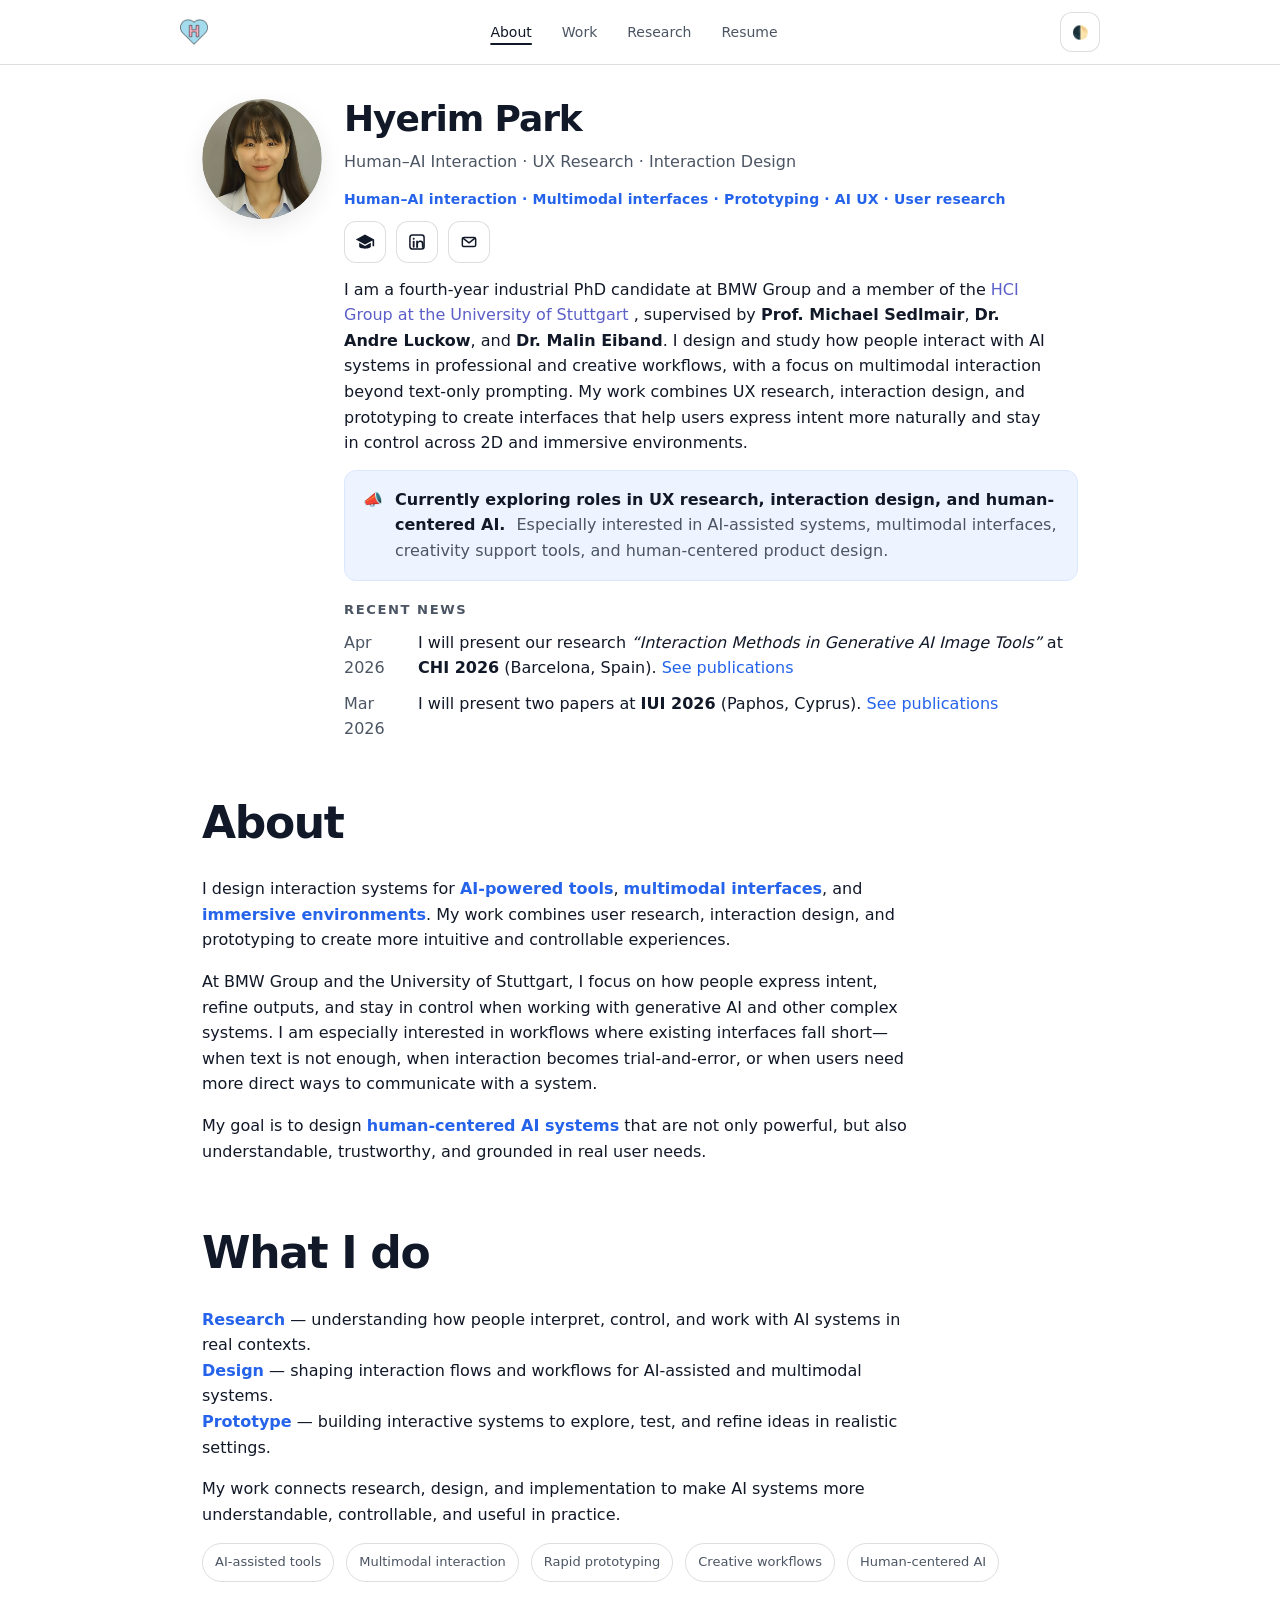
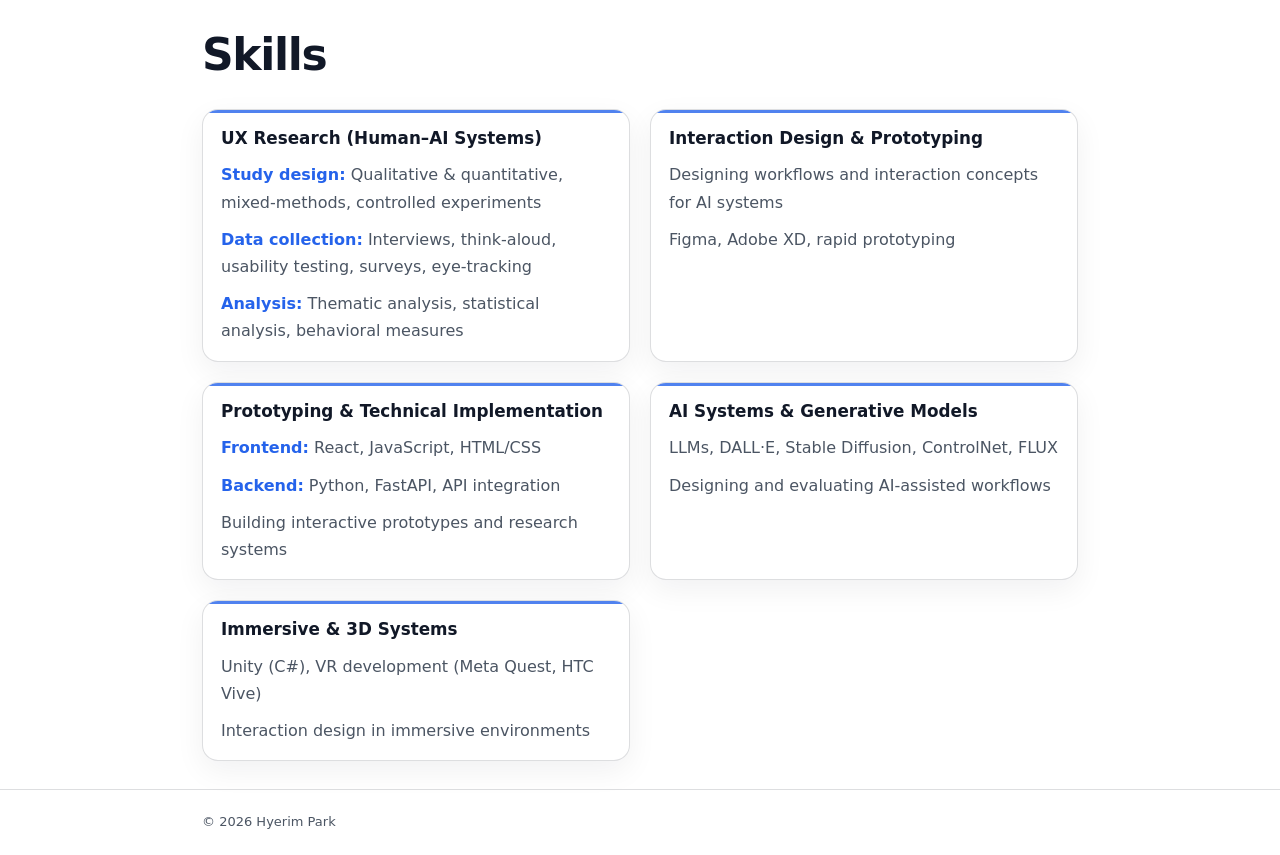
==== index.html @ dbdbc0b2 "Update texts, add image sources" ====
<!doctype html>
<html lang="en">

<head>
  <meta charset="utf-8" />
  <meta name="viewport" content="width=device-width, initial-scale=1" />
  <title>Hyerim Park | UX Researcher & Interaction Designer for AI Systems</title>
  <meta name="description"
    content="Hyerim Park is a UX researcher and interaction designer for AI systems, specializing in multimodal interaction, prototyping, and human–AI workflows." />
  <meta property="og:title" content="Hyerim Park | UX Researcher & Interaction Designer for AI Systems" />
  <meta property="og:description"
    content="Human-centered AI experiences through UX research, interaction design, and prototyping." />
  <meta property="og:type" content="website" />
  <meta property="og:url" content="https://hyerim-park.com/" />
  <link rel="icon" href="assets/home.png" type="image/png" />
  <script>
    (function () {
      try {
        const saved = localStorage.getItem('theme');
        if (saved === 'dark' || saved === 'light') {
          document.documentElement.setAttribute('data-theme', saved);
        }
      } catch (e) { }
    })();
  </script>
  <link rel="stylesheet" href="homepage.css" />
</head>

<body>
  <a class="skip-link" href="#main">Skip to content</a>

  <header class="site-header">
    <div class="container header-inner">
      <a class="brand" href="#top" aria-label="Home">
        <img class="brand-mark" src="assets/home.png" alt="" aria-hidden="true" />
      </a>

      <nav class="nav" aria-label="Primary navigation">
        <a href="index.html#about" aria-current="page">About</a>
        <!-- <a href="work.html">Work</a> -->
        <a href="work.html">Work</a>
        <a href="publications.html">Research</a>
        <a href="assets/pdf/cv.pdf" target="_blank" rel="noreferrer">Resume</a>
      </nav>

      <button id="themeToggle" class="icon-btn" type="button" aria-label="Toggle theme"><span
          aria-hidden="true">🌓</span></button>
    </div>
  </header>

  <main id="main">
    <section id="top" class="hero hero-simple">
      <div class="container hero-simple-inner">
        <figure class="avatar avatar-inline" aria-label="Profile photo">
          <img class="avatar-img" src="assets/profile.png" alt="Hyerim Park portrait" />
        </figure>

        <div class="hero-simple-copy hero-home-copy">
          <h1 class="title title-tight">Hyerim Park</h1>
          <p class="subtitle hero-subtitle-compact">
            Human–AI Interaction · UX Research · Interaction Design
            <!-- Designing human-centered AI experiences through research, interaction design, and prototyping. Focus on multimodal interaction, creative workflows, and immersive systems -->
          </p>
          <p class="hero-signal">Human–AI interaction · Multimodal interfaces · Prototyping · AI UX · User research</p>
          <div class="icon-row" aria-label="Primary links">
            <a class="icon-link icon-link-circle"
              href="https://scholar.google.com/citations?user=n5RobrsAAAAJ&amp;hl=en" target="_blank" rel="noreferrer"
              aria-label="Google Scholar">
              <svg class="icon" viewBox="0 0 24 24" aria-hidden="true">
                <path fill="currentColor" d="M12 3 1 9l11 6 9-4.91V17h2V9L12 3z" />
                <path fill="currentColor" d="M5 13v4.5C5 18.88 8.13 20 12 20s7-1.12 7-2.5V13l-7 3.82L5 13z" />
              </svg>
            </a>
            <a class="icon-link icon-link-circle" href="https://linkedin.com/in/hpark-hci" target="_blank"
              rel="noreferrer" aria-label="LinkedIn">
              <svg class="icon" viewBox="0 0 24 24" aria-hidden="true">
                <rect x="3.5" y="3.5" width="17" height="17" rx="3" fill="none" stroke="currentColor"
                  stroke-width="1.8" />
                <circle cx="8" cy="8" r="1.2" fill="currentColor" />
                <rect x="6.9" y="10.4" width="2.2" height="8.4" rx="1.1" fill="currentColor" />
                <path fill="currentColor"
                  d="M11 10.4h2.2v1.2c.6-.9 1.6-1.5 3-1.5 2.6 0 3.8 1.7 3.8 4.4v4.3h-2.2v-4c0-1.7-.7-2.7-2.1-2.7-1.4 0-2.4 1-2.4 2.8v3.9H11v-8.4z" />
              </svg>
            </a>
            <button class="icon-link icon-link-circle" type="button" data-copy="h.park.de@gmail.com"
              aria-label="Copy email">
              <svg class="icon" viewBox="0 0 24 24" aria-hidden="true">
                <rect x="4" y="6.5" width="16" height="11" rx="2" fill="none" stroke="currentColor"
                  stroke-width="1.8" />
                <path d="M5.5 8l6.5 5 6.5-5" fill="none" stroke="currentColor" stroke-width="1.8" stroke-linecap="round"
                  stroke-linejoin="round" />
              </svg>
            </button>
          </div>


          <!-- <p class="lede">
            I am a fourth-year industrial PhD candidate at BMW Group and a member of the
            <a href="https://visvar.github.io/" target="_blank" rel="noreferrer" class="text-link">
              HCI Group at the University of Stuttgart
            </a>.
            (supervised by <strong>Prof. Michael Sedlmair</strong>, <strong>Dr. Andre Luckow</strong>, and <strong>Dr. Malin Eiband</strong>).
            My work focuses on designing interaction methods for generative AI in professional design
            practice. I develop intuitive AI systems that augment human creativity and professional capabilities. My
            research explores multimodal interaction techniques beyond text-only prompting, enabling designers to better
            express creative intent and improve efficiency, usability, and control across real-world 2D and immersive VR
            workflows.
          </p> -->

         <p class="lede">
            I am a fourth-year industrial PhD candidate at BMW Group and a member of the
            <a href="https://visvar.github.io/" target="_blank" rel="noreferrer" class="text-link">
              HCI Group at the University of Stuttgart
            </a>, supervised by <strong>Prof. Michael Sedlmair</strong>, <strong>Dr. Andre Luckow</strong>, and
            <strong>Dr. Malin Eiband</strong>.
            I design and study how people interact with AI systems in professional and creative workflows, with a focus on
            multimodal interaction beyond text-only prompting. My work combines UX research, interaction design, and prototyping
            to create interfaces that help users express intent more naturally and stay in control across 2D and immersive environments.
          </p>

          <div class="callout" role="note" aria-label="Job market status">
            <span aria-hidden="true">📣</span>
            <div>
              <strong>Currently exploring roles in UX research, interaction design, and human-centered AI.</strong>
              <span class="callout-muted">Especially interested in AI-assisted systems, multimodal interfaces,
                creativity support tools, and human-centered product design.</span>
            </div>
          </div>

          <div class="news" aria-label="Recent news">
            <h3 class="subhead">Recent News</h3>
            <ul class="news-list">
              <li>
                <span class="news-date">Apr 2026</span>
                <span class="news-text">
                  I will present our research <i>“Interaction Methods in Generative AI Image Tools”</i> at <strong>CHI
                    2026</strong> (Barcelona, Spain).
                  <a href="publications.html">See publications</a>
                </span>
              </li>

              <li>
                <span class="news-date">Mar 2026</span>
                <span class="news-text">
                  I will present two papers at <strong>IUI 2026</strong> (Paphos, Cyprus).
                  <a href="publications.html">See publications</a>
                </span>
              </li>
            </ul>
          </div>
        </div>
      </div>
    </section>



    <section id="about" class="section">
      <div class="container">
        <h2>About</h2>
        <div class="prose">
          <p>
            I design interaction systems for <span class="highlight">AI-powered tools</span>,
            <span class="highlight">multimodal interfaces</span>, and
            <span class="highlight">immersive environments</span>.
            My work combines user research, interaction design, and prototyping to create more intuitive and controllable experiences.
          </p>

          <p>
            At BMW Group and the University of Stuttgart, I focus on how people express intent, refine outputs, and stay in control when working with generative AI and other complex systems. I am especially interested in workflows where existing interfaces fall short—when text is not enough, when interaction becomes trial-and-error, or when users need more direct ways to communicate with a system.
          </p>

          <p>
            My goal is to design <span class="highlight">human-centered AI systems</span> that are not only powerful, but also understandable, trustworthy, and grounded in real user needs.
          </p>
        </div>
      </div>
    </section>

    <section id="what-i-do" class="section section-compact">
      <div class="container">
        <h2>What I do</h2>
        <div class="prose">
          <p>
            <span class="highlight">Research</span> — understanding how people interpret, control, and work with AI systems in real contexts.<br />
            <span class="highlight">Design</span> — shaping interaction flows and workflows for AI-assisted and multimodal systems.<br />
            <span class="highlight">Prototype</span> — building interactive systems to explore, test, and refine ideas in realistic settings.
          </p>

          <p>
            My work connects research, design, and implementation to make AI systems more understandable, controllable, and useful in practice.
          </p>
        </div>

        <div class="tag-row tag-row-large">
          <span class="tag">AI-assisted tools</span>
          <span class="tag">Multimodal interaction</span>
          <span class="tag">Rapid prototyping</span>
          <span class="tag">Creative workflows</span>
          <span class="tag">Human-centered AI</span>
        </div>
      </div>
    </section>

    <!-- <section id="what-i-do" class="section section-compact">
      <div class="container">
        <h2>What I do</h2>
        <div class="prose">
           <p>
            I design and study how people interact with AI systems—especially in creative, professional, and multimodal contexts.
          </p> -->
    <!-- <p>
            <span class="highlight">Research</span> — how users understand, control, and collaborate with AI systems.<br />
            <span class="highlight">Design</span> — intuitive workflows for AI-assisted and multimodal interfaces.<br />
            <span class="highlight">Prototype</span> — interactive systems to explore, test, and refine design concepts in realistic settings.
          </p>
        <p>
            I connect <strong>research → design → working systems</strong> to create interfaces that help users understand, control, and collaborate with AI.
        </p> -->


    <section id="skills" class="section section-compact">
      <div class="container">
        <h2>Skills</h2>
        <div class="skills-grid">

          <div class="skill-group">
            <h3>UX Research (Human–AI Systems)</h3>
            <p><strong>Study design:</strong> Qualitative & quantitative, mixed-methods, controlled experiments</p>
            <p><strong>Data collection:</strong> Interviews, think-aloud, usability testing, surveys, eye-tracking</p>
            <p><strong>Analysis:</strong> Thematic analysis, statistical analysis, behavioral measures</p>
          </div>

          <div class="skill-group">
            <h3>Interaction Design & Prototyping</h3>
            <p>Designing workflows and interaction concepts for AI systems</p>
            <p>Figma, Adobe XD, rapid prototyping</p>
          </div>

          <div class="skill-group">
            <h3>Prototyping & Technical Implementation</h3>
            <p><strong>Frontend:</strong> React, JavaScript, HTML/CSS</p>
            <p><strong>Backend:</strong> Python, FastAPI, API integration</p>
            <p>Building interactive prototypes and research systems</p>
          </div>

          <div class="skill-group">
            <h3>AI Systems & Generative Models</h3>
            <p>LLMs, DALL·E, Stable Diffusion, ControlNet, FLUX</p>
            <p>Designing and evaluating AI-assisted workflows</p>
          </div>

          <div class="skill-group">
            <h3>Immersive & 3D Systems</h3>
            <p>Unity (C#), VR development (Meta Quest, HTC Vive)</p>
            <p>Interaction design in immersive environments</p>
          </div>

        </div>

    </section>

    <!-- <section id="projects" class="section">
      <div class="container">
        <h2>Selected Work</h2>
        <p class="section-kicker">Case studies combining UX research, interaction design, and prototyping.</p>

        <div class="project-grid project-grid-home">
          <article class="project-card">
            <a class="project-thumb" href="project-multimodal-image-refinement.html" aria-label="Open case study: Multimodal Image Refinement">
              <img src="assets/projects/park2026enhancing.png" alt="Multimodal image refinement interface" loading="lazy" />
            </a>
            <h3 class="project-title">Multimodal Image Refinement</h3>
            <p class="project-desc">Designing and evaluating a multimodal interaction model for refining AI-generated images using text, sketches, and annotations. This project explores how users express intent and control AI outputs beyond text prompting.</p>
            <div class="project-links">
              <a class="chip chip-primary" href="project-multimodal-image-refinement.html">View Case Study</a>
              <a class="chip chip-demo" href="https://youtu.be/yJ7DICAsQHQ" target="_blank" rel="noreferrer">Demo</a>
            </div>
            <div class="tag-row">
              <span class="tag">Research + Design</span>
              <span class="tag">AI UX</span>
              <span class="tag">Multimodal interaction</span>
              <span class="tag">Prototype + evaluation</span>
            </div>
          </article>

          <article class="project-card">
            <a class="project-thumb" href="project-generative-vr-texturing.html" aria-label="Open case study: Generative VR Texturing Tool">
              <img src="assets/projects/park2025design.png" alt="Generative VR texturing tool" loading="lazy" />
            </a>
            <h3 class="project-title">Generative VR Texturing Tool</h3>
            <p class="project-desc">Designing an immersive AI workflow for generating and applying textures directly in VR environments. The project reduces context switching and supports real-time exploration of AI-generated outputs in 3D.</p>
            <div class="project-links">
              <a class="chip chip-primary" href="project-generative-vr-texturing.html">View Case Study</a>
              <a class="chip chip-demo" href="https://youtu.be/qtPi6zQnd5k" target="_blank" rel="noreferrer">Demo</a>
            </div>
            <div class="tag-row">
              <span class="tag">VR UX</span>
              <span class="tag">Interaction Design</span>
              <span class="tag">Prototyping</span>
              <span class="tag">Creative Workflow</span>
              <span class="tag">Generative AI</span>
            </div>
          </article>

          <article class="project-card">
            <a class="project-thumb" href="project-professional-designers-genai-tools.html" aria-label="Open case study: Professional Designers and GenAI Tools">
              <img src="assets/projects/park2024we.png" alt="Professional designers using generative AI image tools" loading="lazy" />
            </a>
            <h3 class="project-title">Professional Designers &amp; GenAI Tools</h3>
            <p class="project-desc">Studying how professional designers use AI image tools in practice and identifying design opportunities for more intuitive and controllable workflows. This project turns research findings into concrete design direction.</p>
            <div class="project-links">
              <a class="chip chip-primary" href="project-professional-designers-genai-tools.html">View Case Study</a>
            </div>
            <div class="tag-row">
              <span class="tag">UX Research</span>
              <span class="tag">Design insights</span>
              <span class="tag">AI workflows</span>
            </div>
          </article>

          <article class="project-card">
            <a class="project-thumb" href="project-seatmatevr.html" aria-label="Open case study: Awareness in VR">
              <img src="assets/projects/li2023seatmatevr.png" alt="VR awareness system interface" loading="lazy" />
            </a>
            <h3 class="project-title">Awareness in VR</h3>
            <p class="project-desc">Designing subtle awareness cues that help users notice nearby people in VR without breaking immersion. The project balances attention, interruption, and presence through controlled user studies.</p>
            <div class="project-links">
              <a class="chip chip-primary" href="project-seatmatevr.html">View Case Study</a>
            </div>
            <div class="tag-row">
              <span class="tag">Research + Design</span>
              <span class="tag">XR UX</span>
              <span class="tag">Notification Design</span>
              <span class="tag">User Study</span>
            </div>
          </article>
        </div>
      </div>
    </section> -->

    <!-- <section id="publications-preview" class="section">
      <div class="container">
        <h2>Selected Publications</h2>
        <p class="section-kicker">Research contributions that inform my design practice in human–AI interaction, multimodal interfaces, and evaluation of AI systems.</p>

        <ol class="pubs pubs-flat pubs-preview" aria-label="Selected publications">
          <li class="pub pub-row">
            <div class="pub-left">
              <div class="pub-title">Enhancing Generative AI Image Refinement with Scribbles and Annotations: A Comparative Study of Multimodal Prompts</div>
              <div class="pub-authors"><strong>Hyerim Park</strong>, Phuong Thao Tran, Andre Luckow, Ceenu George, Michael Sedlmair, Malin Eiband</div>
              <div class="pub-actions"><a class="chip" href="https://arxiv.org/pdf/2602.08830" target="_blank" rel="noreferrer">PDF</a></div>
            </div>
            <div class="pub-right"><div class="pub-venue">IUI 2026</div><div class="pub-note muted">Cyprus</div></div>
          </li>
          <li class="pub pub-row">
            <div class="pub-left">
              <div class="pub-title">Design and Evaluation of a Generative AI–Driven VR Texturing Tool: A Design Science Approach</div>
              <div class="pub-authors"><strong>Hyerim Park</strong>, Joscha Eirich, Andre Luckow, Michael Sedlmair</div>
              <div class="pub-actions"><a class="chip" href="https://aisel.aisnet.org/ecis2025/hci/hci/2/" target="_blank" rel="noreferrer">PDF</a></div>
            </div>
            <div class="pub-right"><div class="pub-venue">EICS 2025</div></div>
          </li>
          <li class="pub pub-row">
            <div class="pub-left">
              <div class="pub-title">“We Are Visual Thinkers, Not Verbal Thinkers!”: A Thematic Analysis of How Professional Designers Use Generative AI Image Generation Tools</div>
              <div class="pub-authors"><strong>Hyerim Park</strong>, Joscha Eirich, Andre Luckow, Michael Sedlmair</div>
              <div class="pub-actions"><a class="chip" href="https://dl.acm.org/doi/pdf/10.1145/3679318.3685370" target="_blank" rel="noreferrer">PDF</a></div>
            </div>
            <div class="pub-right"><div class="pub-venue">NordiCHI 2024</div></div>
          </li>
        </ol>

        <div class="section-actions">
          <a class="chip chip-primary" href="publications.html">View all publications</a>
        </div>
      </div>
    </section> -->
  </main>

  <footer class="site-footer">
    <div class="container footer-inner">
      <div class="muted small">© <span id="year"></span> Hyerim Park</div>
    </div>
  </footer>

  <script>
    (function () {
      const root = document.documentElement;
      const toggle = document.getElementById('themeToggle');
      if (toggle) {
        toggle.addEventListener('click', function () {
          const current = root.getAttribute('data-theme') === 'dark' ? 'dark' : 'light';
          const next = current === 'dark' ? 'light' : 'dark';
          root.setAttribute('data-theme', next);
          try { localStorage.setItem('theme', next); } catch (e) { }
        });
      }

      document.querySelectorAll('[data-copy]').forEach(function (btn) {
        btn.addEventListener('click', async function () {
          const value = btn.getAttribute('data-copy');
          if (!value) return;
          try {
            await navigator.clipboard.writeText(value);
            btn.classList.add('is-copied');
            setTimeout(function () { btn.classList.remove('is-copied'); }, 1400);
          } catch (e) { }
        });
      });

      const year = document.getElementById('year');
      if (year) year.textContent = new Date().getFullYear();
    })();
  </script>
</body>

</html>
---- homepage.css ----
/* Homepage styles */
:root {
  --bg: #ffffff;
  --bg-alt: #fafafa;
  --panel: #ffffff;
  --text: #111827;
  --muted: #4b5563;
  --border: rgba(17, 24, 39, 0.14);
  --shadow: 0 10px 30px rgba(17, 24, 39, 0.06);
  --radius: 12px;
  --accent: #111827;
  --accent-2: #2563eb;
  --max: 920px;
  --pad: 22px;
  --gap: 18px;
  --font: ui-sans-serif, system-ui, -apple-system, Segoe UI, Roboto, "Noto Sans KR",
    "Apple SD Gothic Neo", "Malgun Gothic", sans-serif;
  --mono: ui-monospace, SFMono-Regular, Menlo, Monaco, Consolas, "Liberation Mono",
    "Courier New", monospace;
}

:root[data-theme="dark"] {
  --bg: #0b0c0f;
  --bg-alt: #0f1218;
  --panel: #0f1218;
  --text: #eef2ff;
  --muted: #a9b4d0;
  --border: rgba(255, 255, 255, 0.12);
  --shadow: 0 10px 30px rgba(0, 0, 0, 0.35);
  --accent: #eef2ff;
  --accent-2: #7aa2ff;
}

:root[data-theme="dark"] .callout {
  background: #1a2233;
  border: 1px solid #2c3a57;
}

* {
  box-sizing: border-box;
}

html {
  scroll-behavior: smooth;
}

body {
  margin: 0;
  font-family: var(--font);
  line-height: 1.6;
  color: var(--text);
  background: var(--bg);
}

a {
  color: inherit;
}

code {
  font-family: var(--mono);
  background: rgba(122, 162, 255, 0.1);
  border: 1px solid var(--border);
  padding: 0.1em 0.35em;
  border-radius: 8px;
}

.container {
  width: 100%;
  max-width: var(--max);
  margin: 0 auto;
  padding: 0 var(--pad);
}

.skip-link {
  position: absolute;
  left: -999px;
  top: -999px;
  background: var(--panel);
  color: var(--text);
  border: 1px solid var(--border);
  padding: 10px 12px;
  border-radius: 10px;
  z-index: 9999;
}

.skip-link:focus {
  left: 12px;
  top: 12px;
}

.site-header {
  position: sticky;
  top: 0;
  z-index: 20;
  background: color-mix(in srgb, var(--bg) 92%, transparent);
  backdrop-filter: blur(10px);
  border-bottom: 1px solid var(--border);
}

.header-inner {
  display: flex;
  align-items: center;
  justify-content: space-between;
  gap: 16px;
  padding: 12px 0;
}

.brand {
  display: flex;
  align-items: center;
  gap: 10px;
  text-decoration: none;
  color: inherit;
  font-weight: 650;
  letter-spacing: -0.01em;
}

.brand-dot {
  display: none;
}

.brand-text {
  font-size: 15px;
}

.brand-mark {
  width: 28px;
  height: 28px;
  display: block;
}

.nav {
  display: none;
  gap: 14px;
  align-items: center;
}

.nav a {
  text-decoration: none;
  color: var(--muted);
  font-weight: 520;
  font-size: 14px;
  padding: 6px 8px;
  border-radius: 10px;
}

.nav a:hover,
.nav a[aria-current="page"] {
  color: var(--text);
  text-decoration: underline;
  text-underline-offset: 6px;
  text-decoration-thickness: 2px;
}

.icon-btn {
  border: 1px solid var(--border);
  background: var(--panel);
  color: var(--text);
  border-radius: 12px;
  width: 40px;
  height: 40px;
  display: inline-flex;
  align-items: center;
  justify-content: center;
  cursor: pointer;
}

.icon-btn:hover {
  border-color: color-mix(in srgb, var(--accent-2) 45%, var(--border));
}

h1,
h2 {
  letter-spacing: -0.03em;
}

h2 {
  margin: 0 0 18px;
  font-size: clamp(30px, 3.8vw, 44px);
}

.muted {
  color: var(--muted);
}

.small {
  font-size: 13px;
}

.highlight {
  font-weight: 600;
  color: #2563eb;
}

.hero-simple {
  padding: 34px 0 18px;
}

.hero-simple-inner {
  display: flex;
  align-items: flex-start;
  gap: 22px;
}

.title-tight {
  margin: 0;
  font-size: clamp(34px, 4.2vw, 46px);
  line-height: 1.1;
  letter-spacing: -0.03em;
}

.hero-simple .title {
  font-size: 36px;
  font-weight: 600;
}

.subtitle {
  margin: 10px 0 14px;
  color: var(--muted);
  max-width: 64ch;
}

.lede {
  margin: 14px 0 0;
  max-width: 70ch;
}

.hero-signal {
  margin: 0 0 10px;
  color: var(--accent-2);
  font-weight: 650;
  font-size: 14px;
  letter-spacing: 0.01em;
}

.icon-row {
  display: flex;
  gap: 10px;
  align-items: center;
  margin-top: 8px;
}

.icon-link {
  width: 42px;
  height: 42px;
  border: 1px solid var(--border);
  border-radius: 12px;
  background: var(--panel);
  display: inline-flex;
  align-items: center;
  justify-content: center;
  color: var(--text);
  text-decoration: none;
  cursor: pointer;
  position: relative;
  padding: 0;
}

.icon-link:hover {
  border-color: color-mix(in srgb, var(--accent-2) 45%, var(--border));
}

.icon {
  width: 20px;
  height: 20px;
  display: block;
}

.icon-link.is-copied::after {
  content: "Copied";
  position: absolute;
  top: -34px;
  left: 50%;
  transform: translateX(-50%);
  padding: 6px 9px;
  border-radius: 10px;
  border: 1px solid var(--border);
  background: var(--panel);
  color: var(--muted);
  font-size: 12px;
  box-shadow: var(--shadow);
  white-space: nowrap;
}

.avatar {
  width: 150px;
  aspect-ratio: 1 / 1;
  border-radius: 50%;
  overflow: hidden;
  box-shadow: 0 8px 24px rgba(0, 0, 0, 0.08);
}

.avatar img {
  width: 100%;
  height: 100%;
  object-fit: cover;
  display: block;
}

.avatar-inline {
  width: clamp(92px, 10vw, 120px);
  margin: 0;
  flex: 0 0 auto;
}

.avatar-inline .avatar-img,
.avatar-inline .avatar-placeholder {
  border-radius: 999px;
}

.avatar-inline figcaption {
  display: none;
}

.callout {
  margin-top: 14px;
  display: grid;
  grid-template-columns: auto 1fr;
  gap: 12px;
  align-items: start;
  padding: 16px 18px;
  border-radius: var(--radius);
  background: #eef4ff;
  border: 1px solid #dbe7ff;
}

.callout strong {
  color: var(--text);
}

.callout .callout-muted {
  color: var(--muted);
  margin-left: 6px;
}

.news {
  margin-top: 18px;
}

.subhead {
  margin: 0 0 10px;
  font-size: 0.82rem;
  letter-spacing: 0.12em;
  text-transform: uppercase;
  color: var(--muted);
}

.news-list {
  margin: 0;
  padding: 0;
  list-style: none;
  display: grid;
  gap: 10px;
}

.news-list li {
  display: grid;
  grid-template-columns: 64px 1fr;
  gap: 10px;
}

.news-date {
  color: var(--muted);
  font-variant-numeric: tabular-nums;
}

.news-text a {
  color: var(--accent-2);
  text-decoration: none;
}

.news-text a:hover {
  text-decoration: underline;
}

.section {
  padding: 28px 0;
}

.section-compact {
  padding-top: 10px;
}

.section.alt {
  background: rgba(255, 255, 255, 0.03);
  border-top: 1px solid var(--border);
  border-bottom: 1px solid var(--border);
}

.section-kicker {
  margin: 4px 0 0;
  color: var(--muted);
}

.section-actions {
  margin-top: 18px;
}

.section-heading-row {
  display: flex;
  align-items: end;
  justify-content: space-between;
  gap: 20px;
}

.prose {
  max-width: 70ch;
}

.grid-2,
.grid-3 {
  display: grid;
  grid-template-columns: 1fr;
  gap: 16px;
}

.panel {
  border: 1px solid var(--border);
  border-radius: var(--radius);
  padding: 16px;
  background: var(--panel);
  box-shadow: var(--shadow);
}

.panel-title {
  margin: 0 0 10px;
  font-size: 16px;
}

.bullets {
  margin: 10px 0 0;
  padding-left: 18px;
  color: var(--muted);
}

.bullets li {
  margin: 4px 0;
}

.text-link {
  color: #5b5fc7;
  text-decoration: none;
  border-bottom: 1px solid transparent;
}

.text-link:hover {
  border-bottom: 1px solid #5b5fc7;
}

.project-grid {
  display: grid;
  grid-template-columns: 1fr;
  gap: 28px;
  margin-top: 18px;
}

.project-card {
  display: flex;
  flex-direction: column;
  gap: 10px;
}

.project-thumb {
  border: 0;
  padding: 0;
  background: none;
  cursor: pointer;
  display: block;
  width: 100%;
  text-align: inherit;
  aspect-ratio: 16 / 9;
  border-radius: 14px;
  overflow: hidden;
  border: 1px solid var(--border);
  background: var(--bg-alt);
}

.project-thumb img {
  width: 100%;
  height: 100%;
  object-fit: cover;
  display: block;
  transition: transform 0.3s ease;
}

.project-thumb:hover img {
  transform: scale(1.03);
}

.project-title {
  margin: 10px 0 0;
  font-size: 20px;
  line-height: 1.25;
  letter-spacing: -0.01em;
}

.project-desc {
  margin: 0;
  color: var(--muted);
  font-size: 14px;
}

.project-links {
  margin-top: 8px;
  display: flex;
  gap: 10px;
  flex-wrap: wrap;
}

.chip {
  display: inline-flex;
  align-items: center;
  justify-content: center;
  gap: 6px;
  padding: 6px 12px;
  border-radius: 10px;
  font-size: 13px;
  font-weight: 650;
  text-decoration: none;
  border: 1px solid transparent;
  background: var(--panel);
  color: var(--text);
}

.chip:hover {
  transform: translateY(-1px);
  transition: 0.15s ease;
  border-color: color-mix(in srgb, var(--accent-2) 45%, var(--border));
}

.chip.chip-primary {
  background: #111827;
  color: #ffffff;
  border: 1px solid #111827;
  font-weight: 600;
}

.chip.chip-primary:hover {
  background: #000000;
  border-color: #000000;
}

.chip-blue {
  background: #e8f1ff;
  border: 1px solid #c7dbff;
  color: #1d4ed8;
}

.chip-demo {
  background: #ede9fe;
  border: 1px solid #c4b5fd;
  color: #5b21b6;
}

.chip-bib {
  background: #eef2ff;
  border: 1px solid #c7d2fe;
  color: #4338ca;
}

.tag-row {
  display: flex;
  gap: 10px;
  flex-wrap: wrap;
  margin-top: 6px;
}

.tag-row-large {
  gap: 12px;
}

.tag {
  border: 1px solid var(--border);
  padding: 6px 10px;
  border-radius: 999px;
  color: var(--muted);
  font-size: 12.5px;
  background: transparent;
  font-weight: 500;
}

.tag-row-large .tag {
  font-size: 13px;
  padding: 8px 12px;
}

.pub-filters {
  display: flex;
  gap: 14px;
  flex-wrap: wrap;
  align-items: center;
  margin: 10px 0 18px;
}

.filter-btn {
  border: none;
  background: transparent;
  padding: 10px 12px;
  border-radius: 10px;
  font: inherit;
  color: var(--muted);
  cursor: pointer;
}

.filter-btn:hover {
  color: var(--text);
}

.filter-btn.is-active {
  background: rgba(37, 99, 235, 0.12);
  color: var(--accent-2);
  font-weight: 700;
}

.pubs {
  margin: 0;
  padding-left: 0;
  list-style: none;
  display: grid;
}

.pub {
  padding: 0;
}

.pub-row {
  display: grid;
  grid-template-columns: 1fr auto;
  gap: 22px;
  padding: 18px 0;
  border-top: 1px solid var(--border);
}

.pub-row:first-child {
  border-top: none;
}

.pub-left {
  min-width: 0;
}

.pub-title {
  font-weight: 780;
  line-height: 1.25;
  letter-spacing: -0.01em;
  overflow-wrap: anywhere;
}

.pub-authors {
  margin-top: 6px;
  color: var(--muted);
}

.pub-actions {
  display: flex;
  gap: 10px;
  flex-wrap: wrap;
  margin-top: 10px;
}

.pub-right {
  text-align: right;
  white-space: nowrap;
}

.pub-venue {
  font-weight: 760;
}

.pub-note {
  margin-top: 4px;
  font-size: 0.92rem;
}

.pub-actions .chip {
  color: var(--accent-2);
  border: 1px solid color-mix(in srgb, var(--accent-2) 28%, var(--border));
  background: color-mix(in srgb, var(--accent-2) 10%, transparent);
}

.pub-actions .chip:hover {
  border-color: color-mix(in srgb, var(--accent-2) 45%, var(--border));
  background: color-mix(in srgb, var(--accent-2) 16%, transparent);
  text-decoration: none;
}

.pub-actions .chip.chip-blue {
  background: #e8f1ff;
  border: 1px solid #c7dbff;
  color: #1d4ed8;
}

.pub-actions .chip.chip-bib {
  background: #eef2ff;
  border: 1px solid #c7d2fe;
  color: #4338ca;
}

.pub-actions .chip.chip-demo {
  background: #ede9fe;
  border: 1px solid #c4b5fd;
  color: #5b21b6;
}

.pub-row[hidden],
#pubEmpty[hidden] {
  display: none !important;
}

.pubs-preview {
  margin-top: 18px;
}

.pubs-preview .pub-row:last-child {
  border-bottom: 1px solid var(--border);
}

.page-hero {
  padding-bottom: 8px;
}

.publications-hero {
  max-width: 760px;
}

.eyebrow-home {
  margin: 0 0 8px;
  color: var(--accent-2);
  font-size: 13px;
  font-weight: 700;
  letter-spacing: 0.08em;
  text-transform: uppercase;
}

.publications-intro {
  max-width: 62ch;
}

.skills-grid {
  display: grid;
  grid-template-columns: 1fr;
  gap: 18px;
  margin-top: 18px;
}

.skill-group {
  background: var(--panel);
  border: 1px solid var(--border);
  border-radius: 16px;
  padding: 18px 18px 16px;
  box-shadow: var(--shadow);
  position: relative;
  overflow: hidden;
}

.skill-group::before {
  content: "";
  position: absolute;
  top: 0;
  left: 0;
  width: 100%;
  height: 3px;
  background: var(--accent-2);
  opacity: 0.8;
}

.skill-group h3 {
  margin: 0 0 12px;
  font-size: 1.05rem;
  line-height: 1.3;
  color: var(--text);
}

.skill-group strong {
  color: var(--accent-2);
  font-weight: 600;
}

.skill-group p {
  margin: 0 0 10px;
  color: var(--muted);
  line-height: 1.7;
}

.skill-group p:last-child {
  margin-bottom: 0;
}

.site-footer {
  border-top: 1px solid var(--border);
  padding: 22px 0;
}

.footer-inner {
  display: flex;
  justify-content: space-between;
  gap: 12px;
  flex-wrap: wrap;
}

.lightbox[hidden] {
  display: none;
}

.lightbox {
  position: fixed;
  inset: 0;
  z-index: 9999;
}

.lightbox-backdrop {
  position: absolute;
  inset: 0;
  background: rgba(0, 0, 0, 0.72);
}

.lightbox-figure {
  position: relative;
  margin: 0;
  width: min(1100px, calc(100% - 32px));
  height: min(85vh, 820px);
  top: 50%;
  left: 50%;
  transform: translate(-50%, -50%);
  background: rgba(255, 255, 255, 0.02);
  border: 1px solid rgba(255, 255, 255, 0.12);
  border-radius: 14px;
  overflow: hidden;
}

.lightbox-img {
  width: 100%;
  height: 100%;
  object-fit: contain;
  display: block;
  background: rgba(0, 0, 0, 0.25);
}

.lightbox-close {
  position: absolute;
  top: 10px;
  right: 10px;
  border: 1px solid rgba(255, 255, 255, 0.22);
  background: rgba(0, 0, 0, 0.4);
  color: #fff;
  width: 36px;
  height: 36px;
  border-radius: 10px;
  cursor: pointer;
}

@media (min-width: 820px) {
  .nav {
    display: flex;
  }

  .grid-2 {
    grid-template-columns: 1fr 1fr;
  }

  .grid-3 {
    grid-template-columns: repeat(3, 1fr);
  }

  .project-grid {
    grid-template-columns: repeat(3, 1fr);
  }
}

@media (min-width: 1040px) {
  .skills-grid {
    grid-template-columns: repeat(3, minmax(0, 1fr));
  }
}

@media (max-width: 920px) {
  .avatar {
    margin-inline: auto;
  }
}

@media (max-width: 760px) {
  .hero-simple-inner {
    flex-direction: column;
    align-items: center;
    text-align: center;
  }

  .subtitle,
  .lede {
    margin-left: auto;
    margin-right: auto;
  }

  .hero-signal {
    text-align: center;
  }

  .news-list li {
    grid-template-columns: 1fr;
  }
}

@media (max-width: 720px) {
  .pub-row {
    grid-template-columns: 1fr;
    gap: 10px;
  }

  .pub-right {
    text-align: left;
    white-space: normal;
  }
}

@media (min-width: 720px) {
  .skills-grid {
    grid-template-columns: repeat(2, minmax(0, 1fr));
    gap: 20px;
  }
}

@media print {
  .site-header {
    display: none !important;
  }

  body {
    background: white;
    color: black;
  }

  .section.alt {
    background: transparent;
    border: none;
  }

  .panel,
  .avatar {
    box-shadow: none;
  }
}
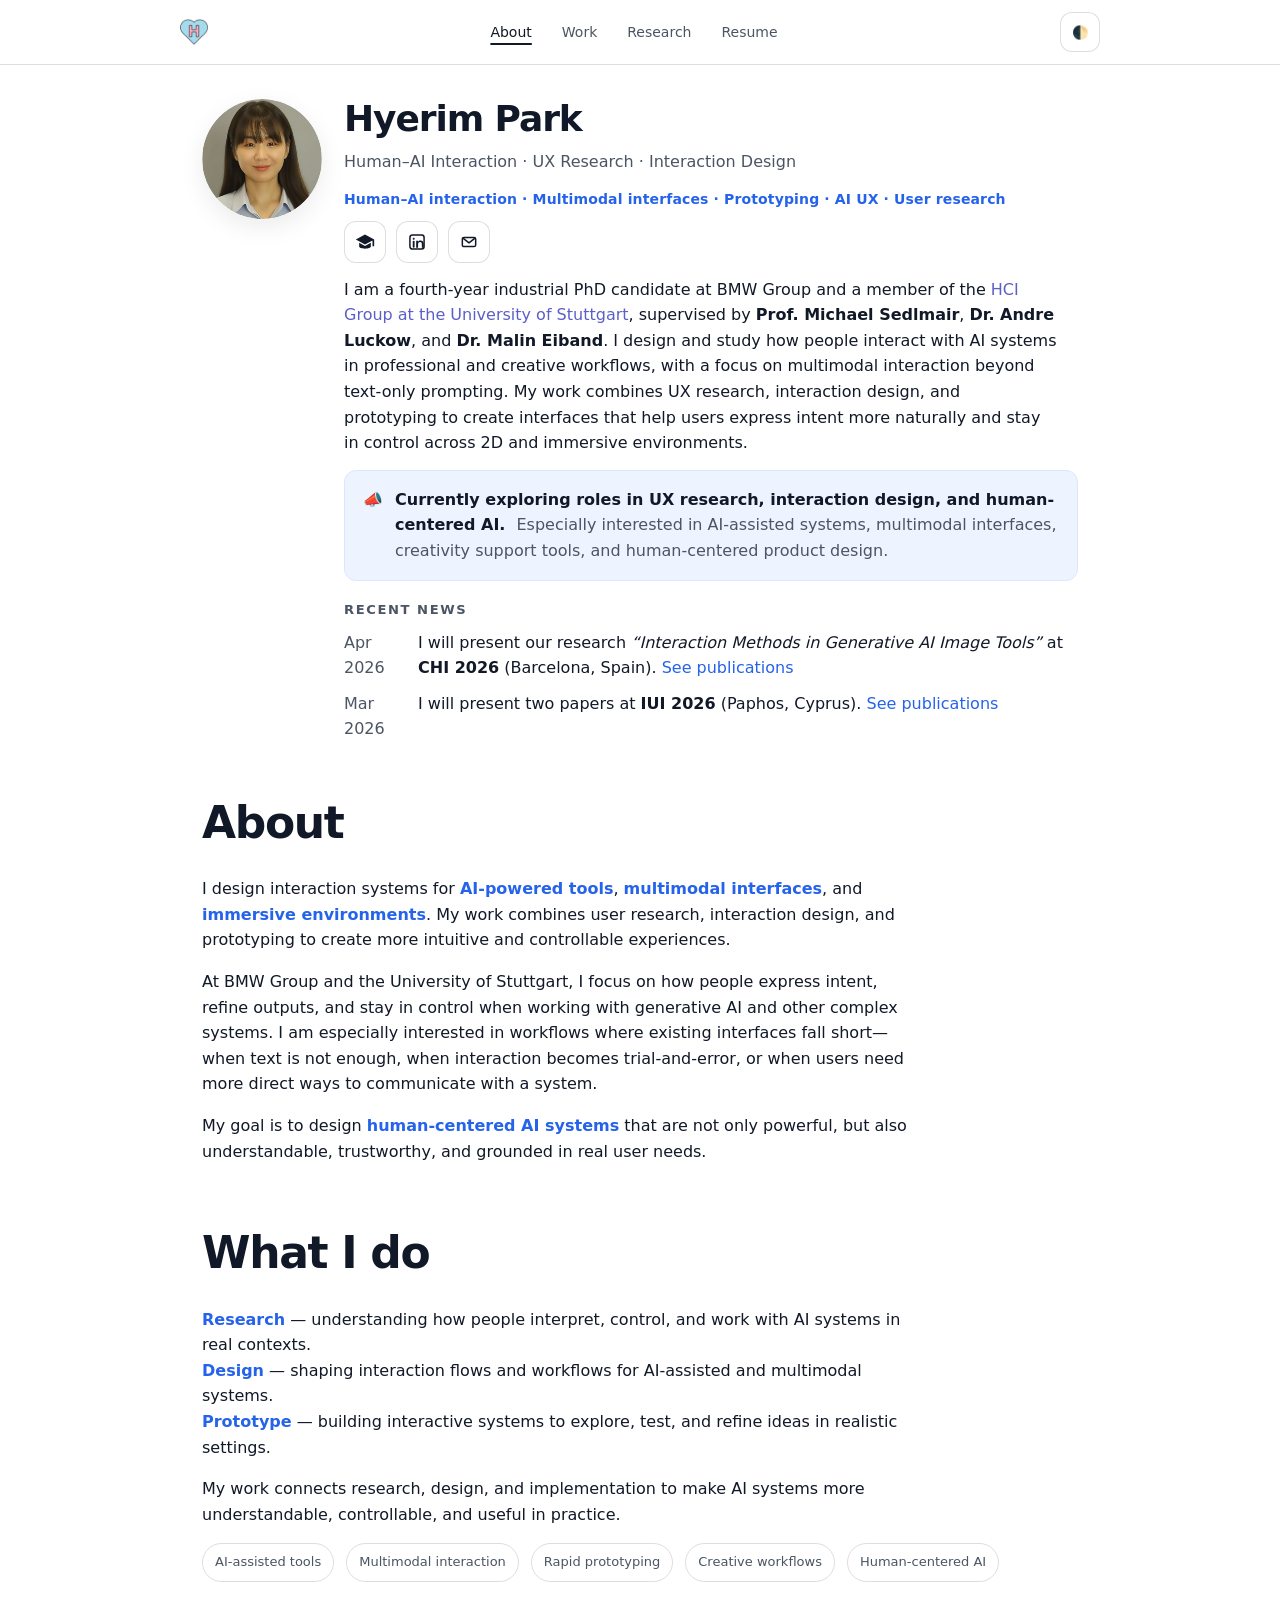
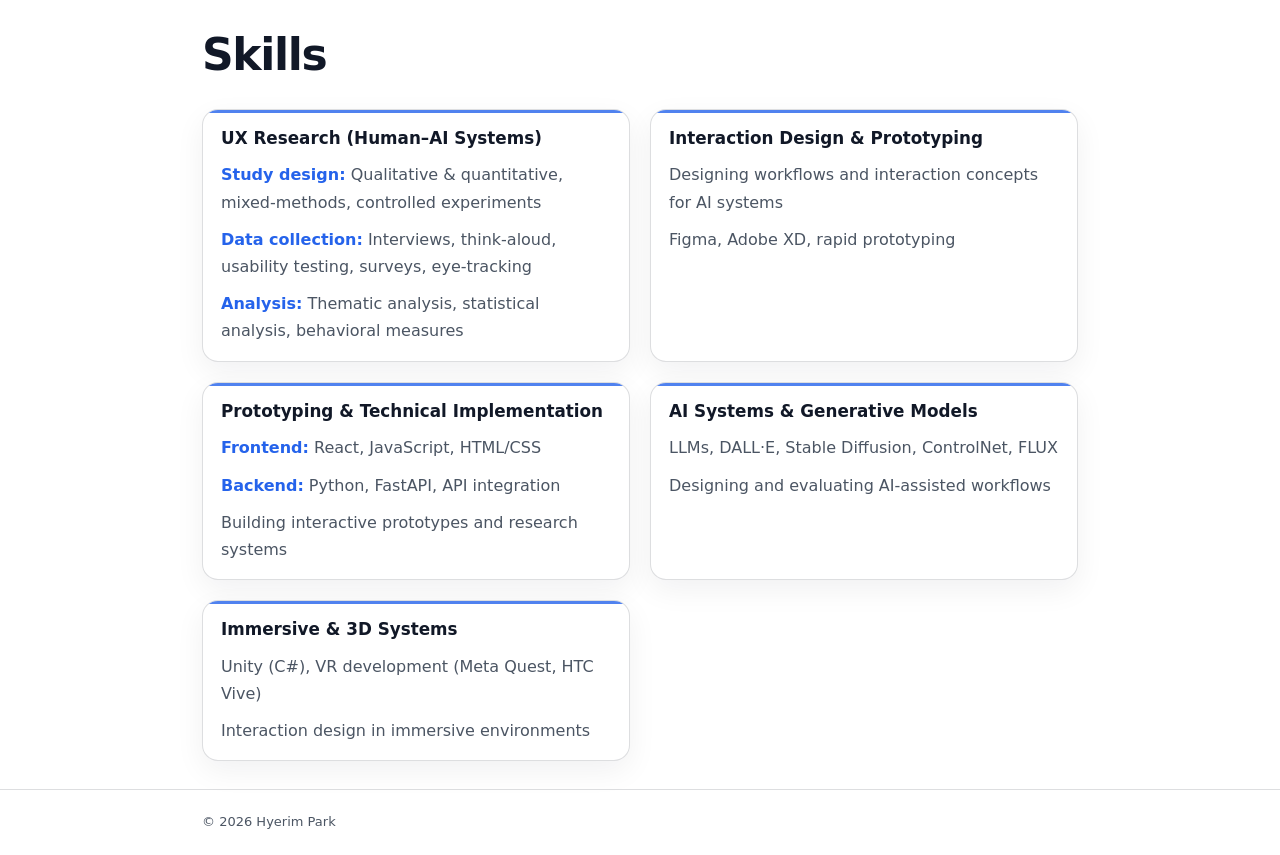
==== commit a0c7f219: "Rephrase texts" ====
--- a/index.html
+++ b/index.html
@@ -110,8 +110,7 @@
          <p class="lede">
             I am a fourth-year industrial PhD candidate at BMW Group and a member of the
             <a href="https://visvar.github.io/" target="_blank" rel="noreferrer" class="text-link">
-              HCI Group at the University of Stuttgart
-            </a>, supervised by <strong>Prof. Michael Sedlmair</strong>, <strong>Dr. Andre Luckow</strong>, and
+              HCI Group at the University of Stuttgart</a>, supervised by <strong>Prof. Michael Sedlmair</strong>, <strong>Dr. Andre Luckow</strong>, and
             <strong>Dr. Malin Eiband</strong>.
             I design and study how people interact with AI systems in professional and creative workflows, with a focus on
             multimodal interaction beyond text-only prompting. My work combines UX research, interaction design, and prototyping
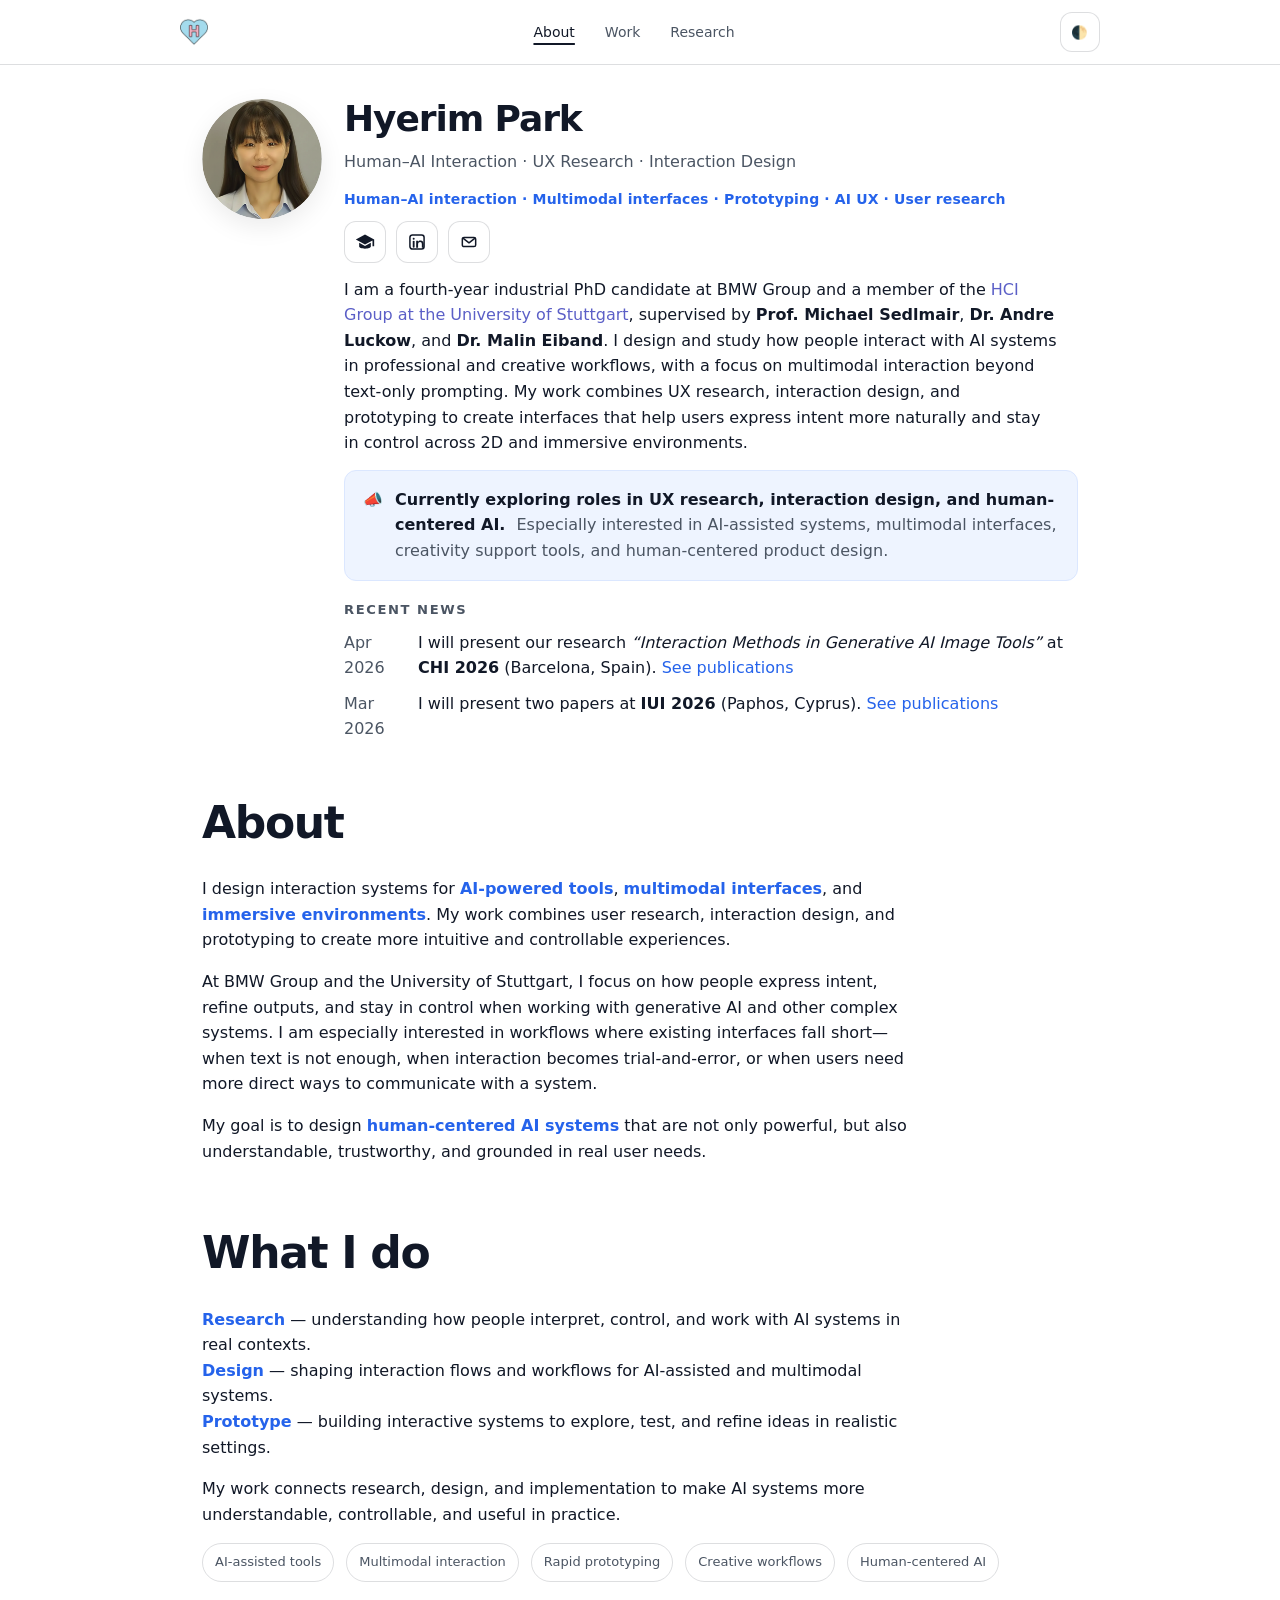
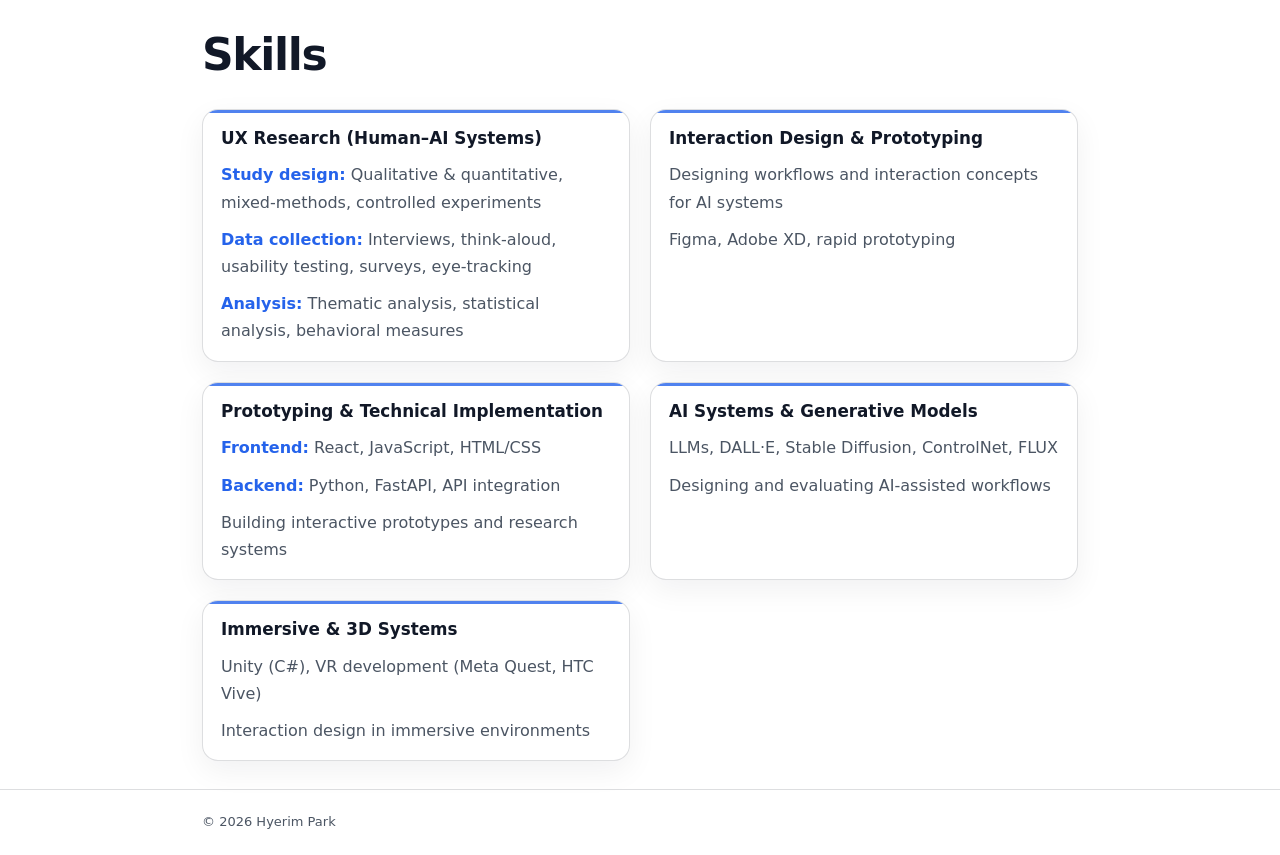
==== commit 3355edc5: "deactivate resume section" ====
--- a/index.html
+++ b/index.html
@@ -40,7 +40,8 @@
         <!-- <a href="work.html">Work</a> -->
         <a href="work.html">Work</a>
         <a href="publications.html">Research</a>
-        <a href="assets/pdf/cv.pdf" target="_blank" rel="noreferrer">Resume</a>
+        <!-- <a href="cv.html">Resume</a> -->
+        <!-- <a href="assets/cv/park_resume_industry.pdf" target="_blank" rel="noreferrer">Resume</a> -->
       </nav>
 
       <button id="themeToggle" class="icon-btn" type="button" aria-label="Toggle theme"><span
@@ -82,7 +83,7 @@
                   d="M11 10.4h2.2v1.2c.6-.9 1.6-1.5 3-1.5 2.6 0 3.8 1.7 3.8 4.4v4.3h-2.2v-4c0-1.7-.7-2.7-2.1-2.7-1.4 0-2.4 1-2.4 2.8v3.9H11v-8.4z" />
               </svg>
             </a>
-            <button class="icon-link icon-link-circle" type="button" data-copy="h.park.de@gmail.com"
+            <button class="icon-link icon-link-circle" type="button" data-copy="hpark.hci@gmail.com"
               aria-label="Copy email">
               <svg class="icon" viewBox="0 0 24 24" aria-hidden="true">
                 <rect x="4" y="6.5" width="16" height="11" rx="2" fill="none" stroke="currentColor"
@@ -107,14 +108,18 @@
             workflows.
           </p> -->
 
-         <p class="lede">
+          <p class="lede">
             I am a fourth-year industrial PhD candidate at BMW Group and a member of the
             <a href="https://visvar.github.io/" target="_blank" rel="noreferrer" class="text-link">
-              HCI Group at the University of Stuttgart</a>, supervised by <strong>Prof. Michael Sedlmair</strong>, <strong>Dr. Andre Luckow</strong>, and
+              HCI Group at the University of Stuttgart</a>, supervised by <strong>Prof. Michael Sedlmair</strong>,
+            <strong>Dr. Andre Luckow</strong>, and
             <strong>Dr. Malin Eiband</strong>.
-            I design and study how people interact with AI systems in professional and creative workflows, with a focus on
-            multimodal interaction beyond text-only prompting. My work combines UX research, interaction design, and prototyping
-            to create interfaces that help users express intent more naturally and stay in control across 2D and immersive environments.
+            I design and study how people interact with AI systems in professional and creative workflows, with a focus
+            on
+            multimodal interaction beyond text-only prompting. My work combines UX research, interaction design, and
+            prototyping
+            to create interfaces that help users express intent more naturally and stay in control across 2D and
+            immersive environments.
           </p>
 
           <div class="callout" role="note" aria-label="Job market status">
@@ -161,15 +166,20 @@
             I design interaction systems for <span class="highlight">AI-powered tools</span>,
             <span class="highlight">multimodal interfaces</span>, and
             <span class="highlight">immersive environments</span>.
-            My work combines user research, interaction design, and prototyping to create more intuitive and controllable experiences.
+            My work combines user research, interaction design, and prototyping to create more intuitive and
+            controllable experiences.
           </p>
 
           <p>
-            At BMW Group and the University of Stuttgart, I focus on how people express intent, refine outputs, and stay in control when working with generative AI and other complex systems. I am especially interested in workflows where existing interfaces fall short—when text is not enough, when interaction becomes trial-and-error, or when users need more direct ways to communicate with a system.
+            At BMW Group and the University of Stuttgart, I focus on how people express intent, refine outputs, and stay
+            in control when working with generative AI and other complex systems. I am especially interested in
+            workflows where existing interfaces fall short—when text is not enough, when interaction becomes
+            trial-and-error, or when users need more direct ways to communicate with a system.
           </p>
 
           <p>
-            My goal is to design <span class="highlight">human-centered AI systems</span> that are not only powerful, but also understandable, trustworthy, and grounded in real user needs.
+            My goal is to design <span class="highlight">human-centered AI systems</span> that are not only powerful,
+            but also understandable, trustworthy, and grounded in real user needs.
           </p>
         </div>
       </div>
@@ -180,13 +190,17 @@
         <h2>What I do</h2>
         <div class="prose">
           <p>
-            <span class="highlight">Research</span> — understanding how people interpret, control, and work with AI systems in real contexts.<br />
-            <span class="highlight">Design</span> — shaping interaction flows and workflows for AI-assisted and multimodal systems.<br />
-            <span class="highlight">Prototype</span> — building interactive systems to explore, test, and refine ideas in realistic settings.
+            <span class="highlight">Research</span> — understanding how people interpret, control, and work with AI
+            systems in real contexts.<br />
+            <span class="highlight">Design</span> — shaping interaction flows and workflows for AI-assisted and
+            multimodal systems.<br />
+            <span class="highlight">Prototype</span> — building interactive systems to explore, test, and refine ideas
+            in realistic settings.
           </p>
 
           <p>
-            My work connects research, design, and implementation to make AI systems more understandable, controllable, and useful in practice.
+            My work connects research, design, and implementation to make AI systems more understandable, controllable,
+            and useful in practice.
           </p>
         </div>
 
--- a/homepage.css
+++ b/homepage.css
@@ -13,9 +13,11 @@
   --max: 920px;
   --pad: 22px;
   --gap: 18px;
-  --font: ui-sans-serif, system-ui, -apple-system, Segoe UI, Roboto, "Noto Sans KR",
+  --font:
+    ui-sans-serif, system-ui, -apple-system, Segoe UI, Roboto, "Noto Sans KR",
     "Apple SD Gothic Neo", "Malgun Gothic", sans-serif;
-  --mono: ui-monospace, SFMono-Regular, Menlo, Monaco, Consolas, "Liberation Mono",
+  --mono:
+    ui-monospace, SFMono-Regular, Menlo, Monaco, Consolas, "Liberation Mono",
     "Courier New", monospace;
 }
 
@@ -130,9 +132,10 @@
 }
 
 .nav {
-  display: none;
-  gap: 14px;
+  display: flex;
+  gap: 10px;
   align-items: center;
+  flex-wrap: wrap;
 }
 
 .nav a {
@@ -852,8 +855,10 @@
 @media (min-width: 820px) {
   .nav {
     display: flex;
-  }
-
+    gap: 14px;
+    align-items: center;
+    flex-wrap: wrap;
+  }
   .grid-2 {
     grid-template-columns: 1fr 1fr;
   }
@@ -939,4 +944,117 @@
   .avatar {
     box-shadow: none;
   }
-}+}
+/* =========================
+   Resume / CV page
+   ========================= */
+
+.cv-page-section {
+  padding-top: 56px;
+  padding-bottom: 72px;
+}
+
+.cv-page-container {
+  max-width: 880px;
+}
+
+.cv-page-header {
+  max-width: 700px;
+  margin-bottom: 30px;
+}
+
+.cv-page-title {
+  margin: 0;
+  font-size: clamp(34px, 4.4vw, 52px);
+  line-height: 1.08;
+  letter-spacing: -0.04em;
+}
+
+.cv-page-intro {
+  margin: 14px 0 0;
+  max-width: 44rem;
+  font-size: 18px;
+  line-height: 1.6;
+  color: var(--muted);
+}
+
+.cv-download-grid {
+  display: grid;
+  grid-template-columns: 1fr 1fr;
+  gap: 18px;
+  margin-top: 28px;
+}
+
+.cv-download-card {
+  border: 1px solid var(--border);
+  border-radius: 16px;
+  background: var(--panel);
+  padding: 22px 22px 20px;
+  box-shadow: var(--shadow);
+}
+
+.cv-card-kicker {
+  margin: 0 0 8px;
+  font-size: 12px;
+  letter-spacing: 0.12em;
+  text-transform: uppercase;
+  color: var(--accent-2);
+  font-weight: 700;
+}
+
+.cv-card-title {
+  margin: 0;
+  font-size: 24px;
+  line-height: 1.2;
+  letter-spacing: -0.02em;
+}
+
+.cv-card-text {
+  margin: 12px 0 0;
+  color: var(--muted);
+  font-size: 15px;
+  line-height: 1.65;
+}
+
+.cv-download-btn {
+  margin-top: 18px;
+  width: fit-content;
+}
+
+.cv-page-note {
+  margin-top: 22px;
+}
+
+@media (max-width: 760px) {
+  .cv-download-grid {
+    grid-template-columns: 1fr;
+  }
+
+  .cv-page-section {
+    padding-top: 38px;
+    padding-bottom: 56px;
+  }
+}
+
+/* Minimal CV page */
+
+.cv-minimal {
+  padding-top: 64px;
+  padding-bottom: 80px;
+}
+
+.cv-minimal-container {
+  max-width: 640px;
+}
+
+.cv-title {
+  font-size: clamp(36px, 5vw, 56px);
+  margin: 8px 0 24px;
+  letter-spacing: -0.04em;
+}
+
+.cv-buttons {
+  display: flex;
+  gap: 12px;
+  flex-wrap: wrap;
+}
